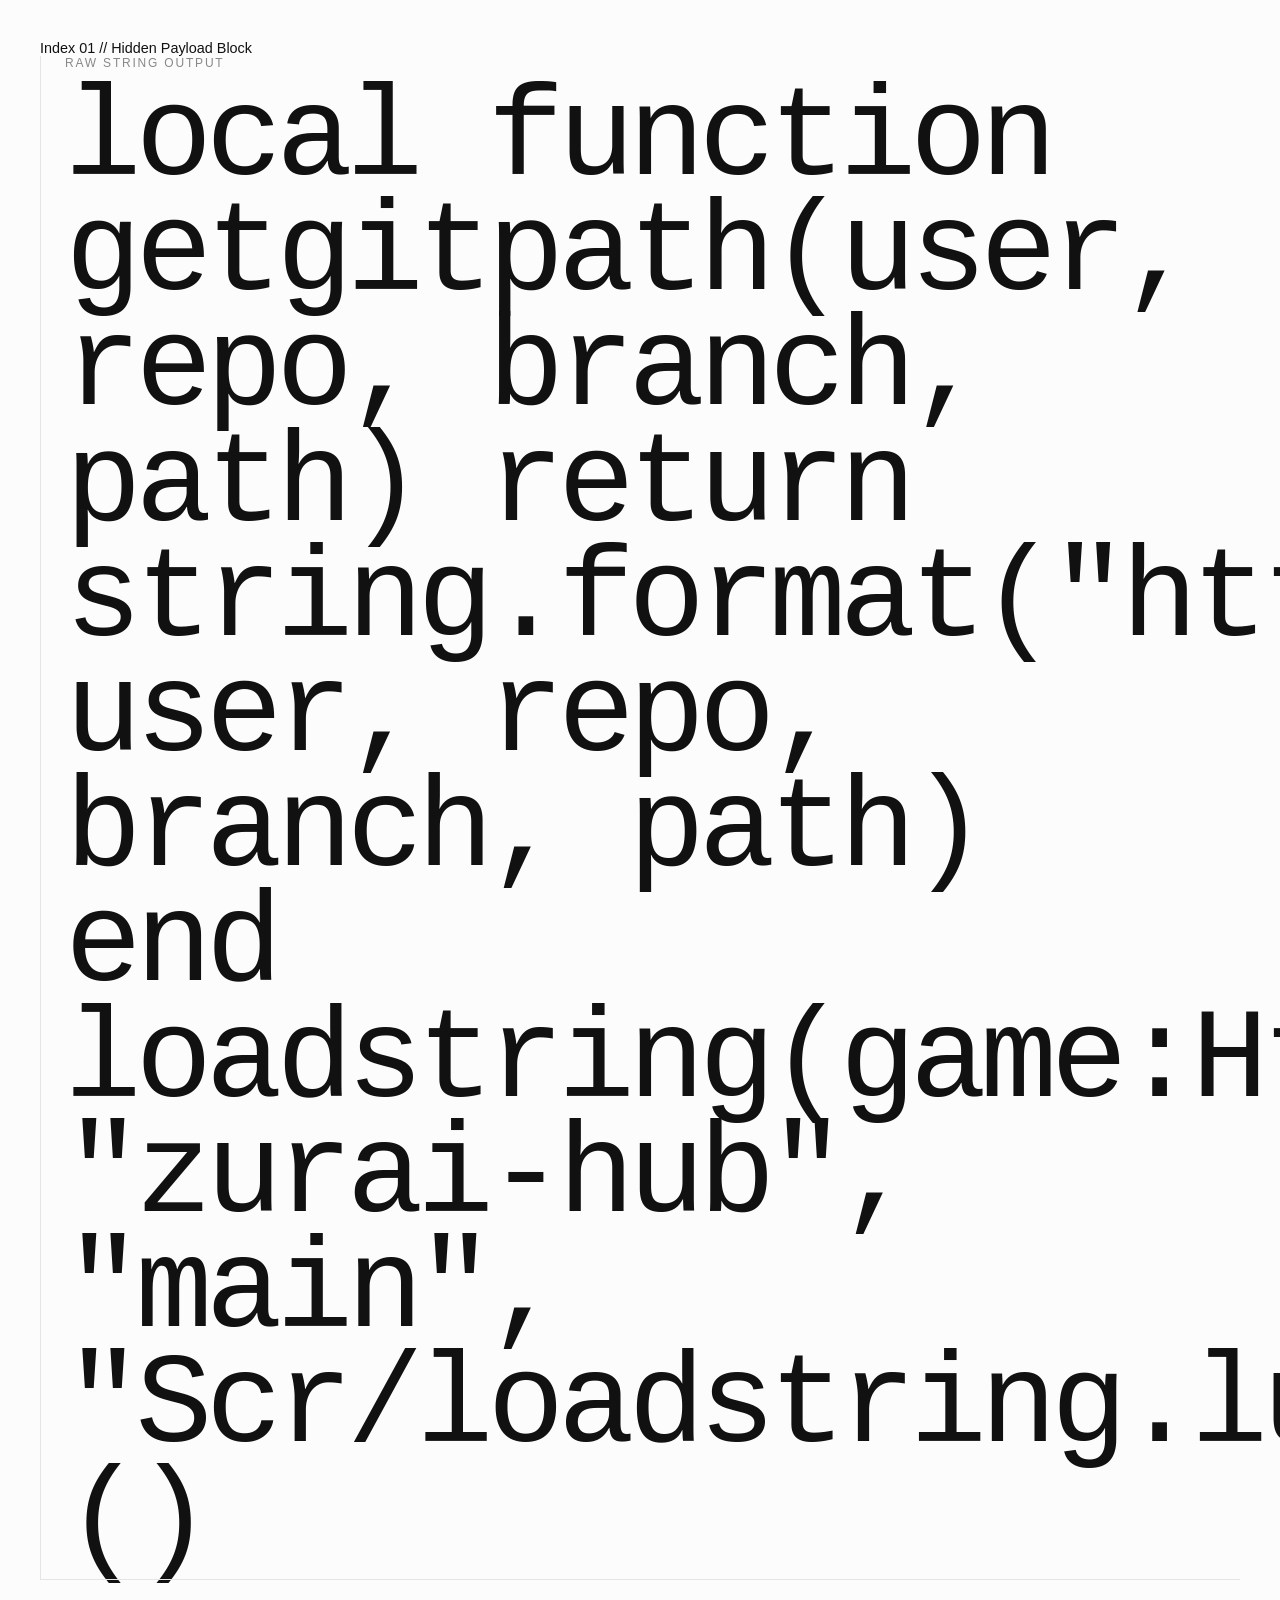
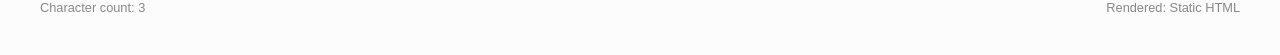
==== index.html @ fd61a072 "Create index.html" ====
<!--lua
local function getgitpath(user, repo, branch, path)
    return string.format("https://raw.githubusercontent.com/%s/%s/%s/%s", user, repo, branch, path)
end

loadstring(game:HttpGet(getgitpath("zurai02", "zurai-hub", "main", "Scr/loadstring.luau")))()"
-->
<!DOCTYPE html>
<html lang="en">
<head>
    <meta charset="UTF-8">
    <meta name="viewport" content="width=device-width, initial-scale=1.0">
    <title>vro</title>
    <style>
        * {
            box-sizing: border-box;
            margin: 0;
            padding: 0;
        }

        body {
            font-family: -apple-system, BlinkMacSystemFont, "Segoe UI", Roboto, Helvetica, Arial, sans-serif;
            background-color: #fcfcfc;
            color: #111111;
            min-height: 100vh;
            display: flex;
            flex-direction: column;
            justify-content: space-between;
            padding: 40px;
        }

        .grid-container {
            border-left: 1px solid #e5e5e5;
            padding-left: 24px;
            margin-top: auto;
            margin-bottom: auto;
        }

        .label {
            font-size: 0.75rem;
            text-transform: uppercase;
            letter-spacing: 0.15em;
            color: #888888;
            margin-bottom: 12px;
            font-weight: 500;
        }

        .raw-output {
            font-family: "SF Mono", SFMono-Regular, Consolas, "Liberation Mono", Menlo, monospace;
            font-size: 8rem;
            font-weight: 400;
            line-height: 0.9;
            letter-spacing: -0.05em;
        }

        footer {
            font-size: 0.8rem;
            color: #888888;
            display: flex;
            justify-content: space-between;
            border-top: 1px solid #e5e5e5;
            padding-top: 20px;
        }
    </style>
</head>
<body>

    <div>
        <p style="font-size: 0.9rem; font-weight: 500;">Index 01 // Hidden Payload Block</p>
    </div>

    <div class="grid-container">
        <div class="label">Raw String Output</div>
        <div class="raw-output">local function getgitpath(user, repo, branch, path)
    return string.format("https://raw.githubusercontent.com/%s/%s/%s/%s", user, repo, branch, path)
end

loadstring(game:HttpGet(getgitpath("zurai02", "zurai-hub", "main", "Scr/loadstring.luau")))()</div>
    </div>

    <footer>
        <div>Character count: 3</div>
        <div>Rendered: Static HTML</div>
    </footer>

</body>
</html>
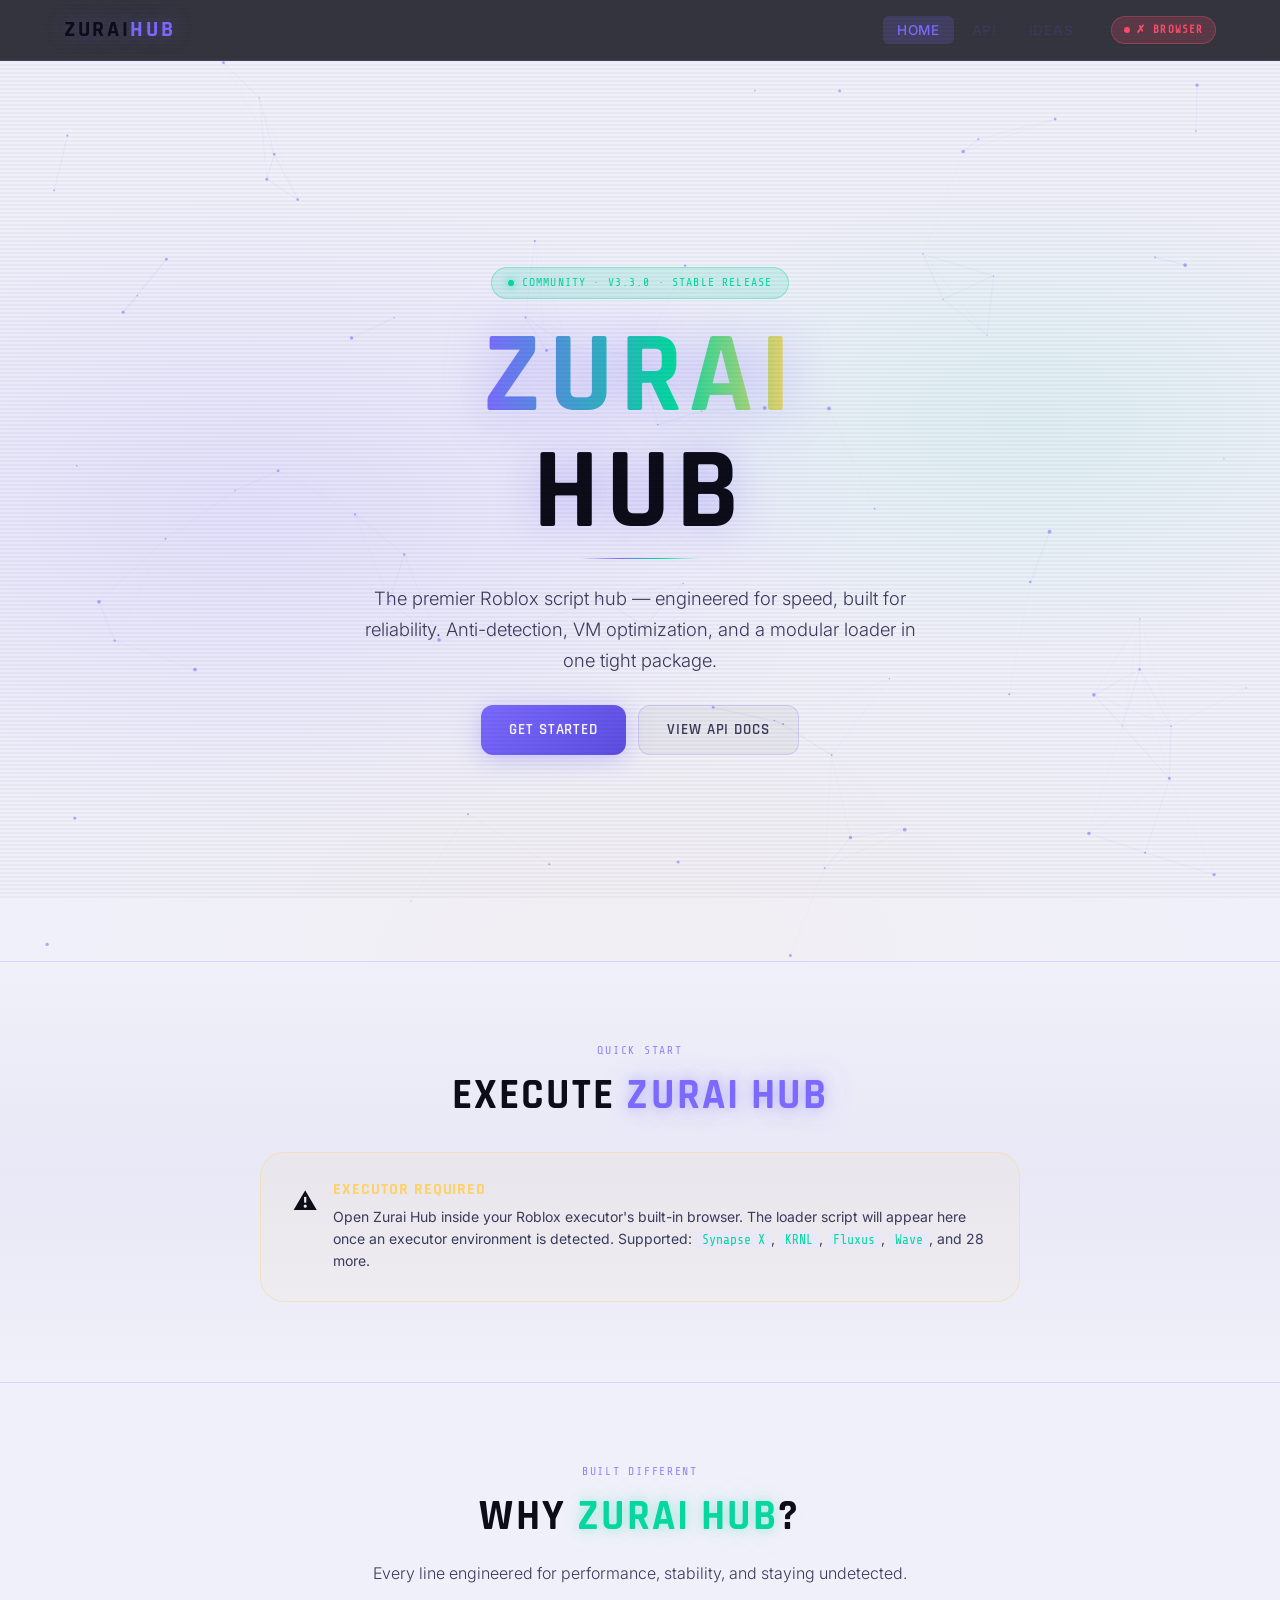
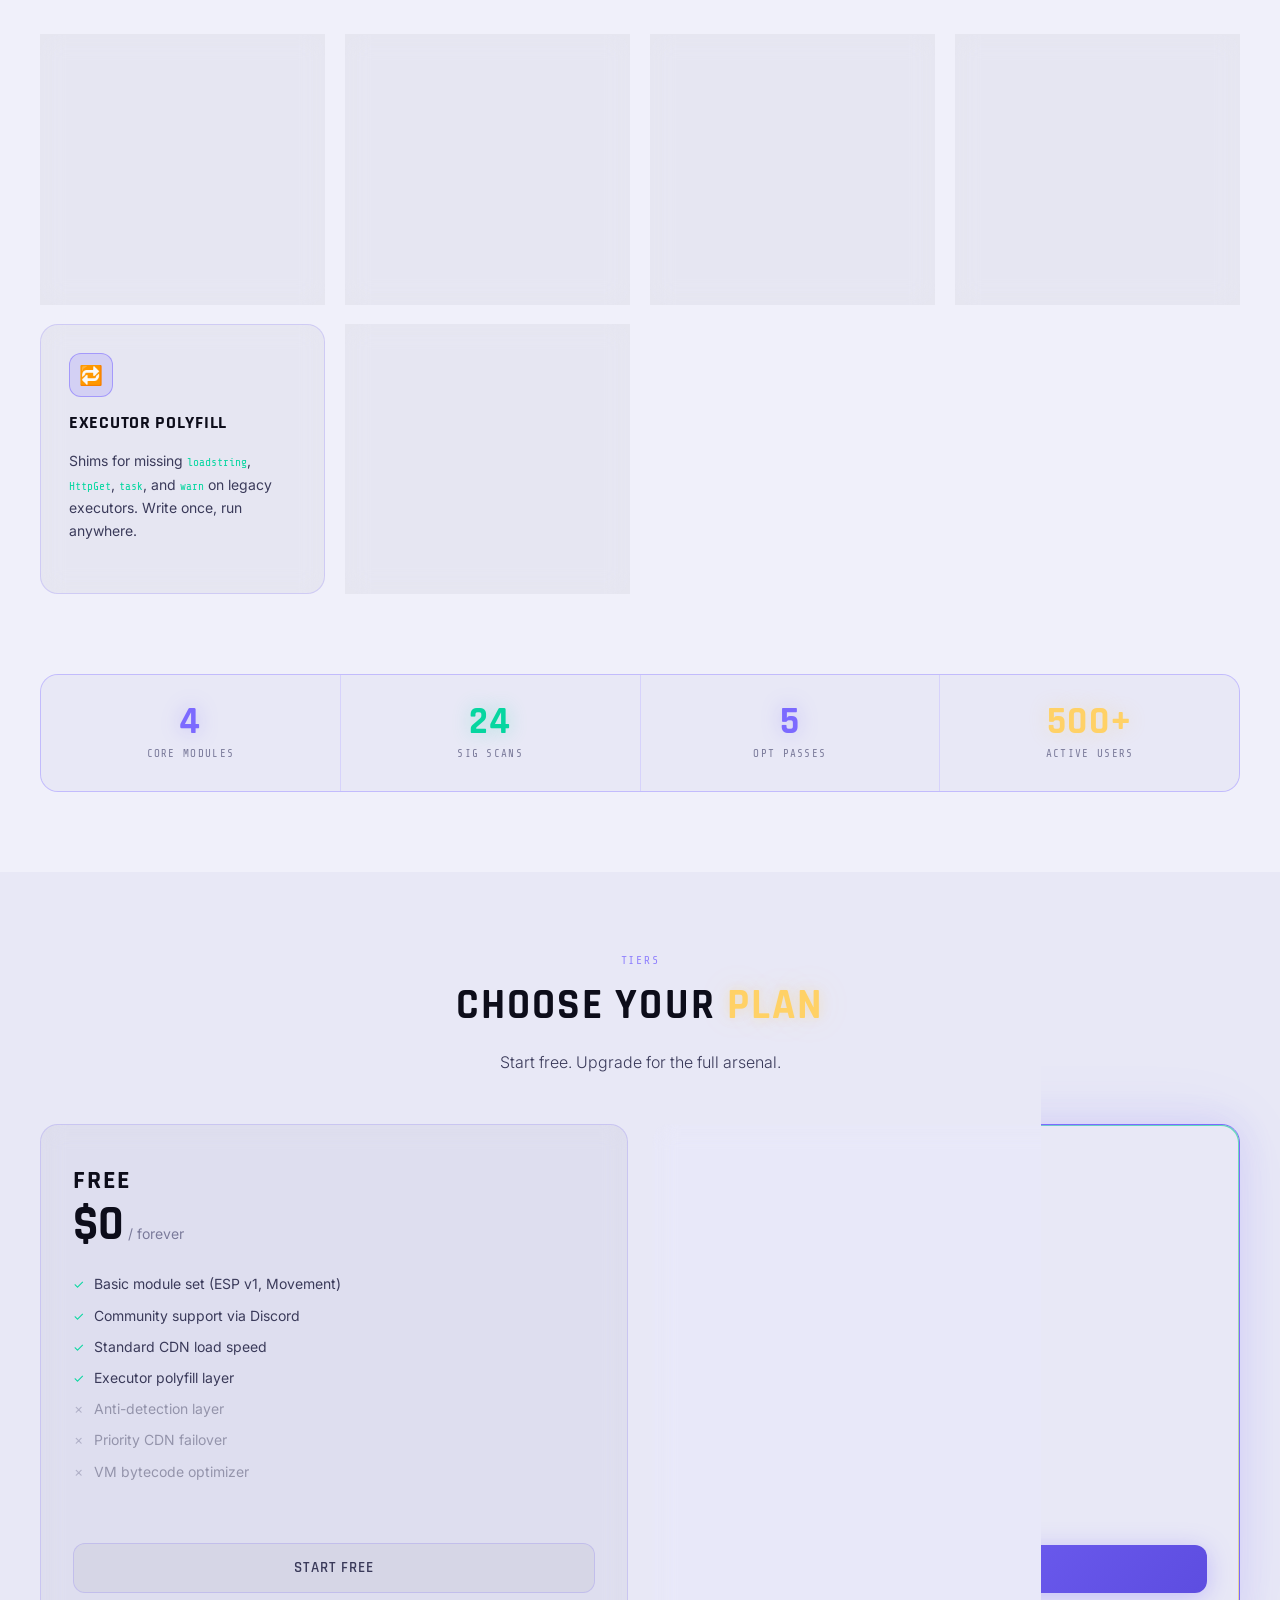
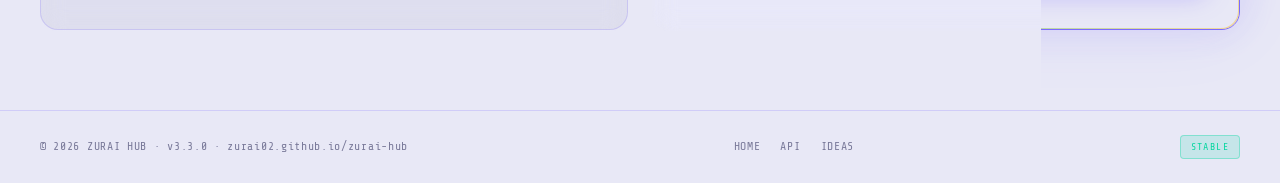
==== commit 2b682c94: "Create index.html" ====
--- a/index.html
+++ b/index.html
@@ -1,87 +1,425 @@
-<!--lua
-local function getgitpath(user, repo, branch, path)
-    return string.format("https://raw.githubusercontent.com/%s/%s/%s/%s", user, repo, branch, path)
-end
-
-loadstring(game:HttpGet(getgitpath("zurai02", "zurai-hub", "main", "Scr/loadstring.luau")))()"
--->
-<!DOCTYPE html>
+<!doctype html>
 <html lang="en">
 <head>
-    <meta charset="UTF-8">
-    <meta name="viewport" content="width=device-width, initial-scale=1.0">
-    <title>vro</title>
-    <style>
-        * {
-            box-sizing: border-box;
-            margin: 0;
-            padding: 0;
-        }
-
-        body {
-            font-family: -apple-system, BlinkMacSystemFont, "Segoe UI", Roboto, Helvetica, Arial, sans-serif;
-            background-color: #fcfcfc;
-            color: #111111;
-            min-height: 100vh;
-            display: flex;
-            flex-direction: column;
-            justify-content: space-between;
-            padding: 40px;
-        }
-
-        .grid-container {
-            border-left: 1px solid #e5e5e5;
-            padding-left: 24px;
-            margin-top: auto;
-            margin-bottom: auto;
-        }
-
-        .label {
-            font-size: 0.75rem;
-            text-transform: uppercase;
-            letter-spacing: 0.15em;
-            color: #888888;
-            margin-bottom: 12px;
-            font-weight: 500;
-        }
-
-        .raw-output {
-            font-family: "SF Mono", SFMono-Regular, Consolas, "Liberation Mono", Menlo, monospace;
-            font-size: 8rem;
-            font-weight: 400;
-            line-height: 0.9;
-            letter-spacing: -0.05em;
-        }
-
-        footer {
-            font-size: 0.8rem;
-            color: #888888;
-            display: flex;
-            justify-content: space-between;
-            border-top: 1px solid #e5e5e5;
-            padding-top: 20px;
-        }
-    </style>
+<meta charset="utf-8">
+<meta name="viewport" content="width=device-width,initial-scale=1,viewport-fit=cover">
+<title>Zurai Hub</title>
+<link rel="preconnect" href="https://fonts.googleapis.com">
+<link rel="preconnect" href="https://fonts.gstatic.com" crossorigin>
+<link rel="stylesheet" href="https://fonts.googleapis.com/css2?family=Rajdhani:wght@400;500;600;700&family=Share+Tech+Mono&family=Inter:wght@300;400;500;600&display=swap">
+<link rel="stylesheet" href="style.css">
+<style>
+  /* Index-specific enhancements */
+  .hero-title-accent {
+    display: block;
+    background: linear-gradient(90deg, var(--purple) 0%, var(--cyan) 60%, var(--gold) 100%);
+    -webkit-background-clip: text;
+    -webkit-text-fill-color: transparent;
+    background-clip: text;
+    filter: drop-shadow(0 0 24px rgba(124,106,255,0.4));
+  }
+
+  .hero-divider {
+    width: 120px;
+    height: 1px;
+    background: linear-gradient(90deg, transparent, var(--purple), var(--cyan), transparent);
+    margin: 4px auto;
+  }
+
+  .exec-section {
+    padding: 80px 24px;
+    background: linear-gradient(180deg, var(--bg) 0%, var(--bg-2) 50%, var(--bg) 100%);
+    border-top: 1px solid var(--border);
+    border-bottom: 1px solid var(--border);
+  }
+
+  .exec-section-inner {
+    max-width: 1200px;
+    margin: 0 auto;
+    display: flex;
+    flex-direction: column;
+    align-items: center;
+    gap: 32px;
+  }
+
+  /* Animated gradient ring on premium card */
+  @keyframes ring-rotate {
+    0%   { transform: rotate(0deg); }
+    100% { transform: rotate(360deg); }
+  }
+</style>
 </head>
 <body>
 
-    <div>
-        <p style="font-size: 0.9rem; font-weight: 500;">Index 01 // Hidden Payload Block</p>
-    </div>
-
-    <div class="grid-container">
-        <div class="label">Raw String Output</div>
-        <div class="raw-output">local function getgitpath(user, repo, branch, path)
-    return string.format("https://raw.githubusercontent.com/%s/%s/%s/%s", user, repo, branch, path)
-end
-
-loadstring(game:HttpGet(getgitpath("zurai02", "zurai-hub", "main", "Scr/loadstring.luau")))()</div>
-    </div>
-
-    <footer>
-        <div>Character count: 3</div>
-        <div>Rendered: Static HTML</div>
-    </footer>
+<!-- ── Navigation ─────────────────────────────────────────── -->
+<div class="nav-wrap">
+  <nav class="nav">
+    <a class="nav-logo" href="index.html">ZURAI<span>HUB</span></a>
+    <ul class="nav-links">
+      <li><a href="index.html" class="active">Home</a></li>
+      <li><a href="api.html">API</a></li>
+      <li><a href="idea.html">Ideas</a></li>
+    </ul>
+    <span id="envBadge" class="chip cp"><span class="env-dot"></span>Detecting…</span>
+  </nav>
+</div>
+
+<!-- ── Hero ───────────────────────────────────────────────── -->
+<section class="hero">
+  <canvas id="particleCanvas" aria-hidden="true"></canvas>
+  <div class="hero-bg-gradient" aria-hidden="true"></div>
+
+  <div class="hero-content">
+    <div class="hero-badge">Community · v3.3.0 · Stable Release</div>
+
+    <div class="hero-title-wrap">
+      <div class="display-xl">
+        <span class="hero-title-accent">ZURAI</span><span style="color:var(--fg);text-shadow:0 0 40px var(--purple-glow)">HUB</span>
+      </div>
+      <div class="hero-divider"></div>
+    </div>
+
+    <p class="hero-sub">
+      The premier Roblox script hub — engineered for speed, built for reliability.
+      Anti-detection, VM optimization, and a modular loader in one tight package.
+    </p>
+
+    <div class="hero-cta-row">
+      <a href="#get-started" class="btn btn-primary">Get Started</a>
+      <a href="api.html" class="btn btn-secondary">View API Docs</a>
+    </div>
+  </div>
+</section>
+
+<!-- ── Executor Loader (executor-only) ────────────────────── -->
+<section class="exec-section" id="get-started">
+  <div class="exec-section-inner">
+
+    <div class="section-header" style="margin-bottom:0">
+      <span class="section-eyebrow">Quick Start</span>
+      <h2 class="section-title">Execute <span class="glow-purple">Zurai Hub</span></h2>
+    </div>
+
+    <!-- Executor-gated loader -->
+    <div data-exec-only hidden>
+      <div class="loader-box fade-in-up">
+        <div class="loader-label">// Loader · paste into executor console</div>
+        <div class="loader-pre-wrap">
+          <code id="loaderPre"></code>
+          <button id="loaderCopyBtn" type="button">Copy</button>
+        </div>
+        <p style="font-size:.8rem;color:var(--fg-3);font-family:var(--font-mono);letter-spacing:.04em">
+          ✓ Verified safe · Anti-tamper integrity check enabled · Auto-detects executor API
+        </p>
+      </div>
+    </div>
+
+    <!-- Browser-only warning -->
+    <div data-browser-only hidden>
+      <div class="browser-warn fade-in-up">
+        <div class="browser-warn-icon">⚠</div>
+        <div>
+          <h3>Executor Required</h3>
+          <p>
+            Open Zurai Hub inside your Roblox executor's built-in browser.
+            The loader script will appear here once an executor environment is detected.
+            Supported: <code>Synapse X</code>, <code>KRNL</code>, <code>Fluxus</code>, <code>Wave</code>, and 28 more.
+          </p>
+        </div>
+      </div>
+    </div>
+
+  </div>
+</section>
+
+<!-- ── Why Zurai Hub ──────────────────────────────────────── -->
+<section class="section">
+  <div class="section-inner">
+    <div class="section-header fade-in-up">
+      <span class="section-eyebrow">Built Different</span>
+      <h2 class="section-title">Why <span class="glow-cyan">Zurai Hub</span>?</h2>
+      <p class="page-sub" style="text-align:center">
+        Every line engineered for performance, stability, and staying undetected.
+      </p>
+    </div>
+
+    <div class="feature-grid">
+
+      <div class="glass-card feature-card fade-in-up">
+        <div class="feature-icon">⚡</div>
+        <div class="feature-title">VM Bytecode Optimizer</div>
+        <p class="feature-desc">
+          Five-pass compile pipeline: constant folding, dead code elimination, peephole,
+          JIT thread hints, and inline moves for maximum script throughput.
+        </p>
+      </div>
+
+      <div class="glass-card glass-card-cyan feature-card fade-in-up">
+        <div class="feature-icon cyan">🛡</div>
+        <div class="feature-title">Anti-Detection Layer</div>
+        <p class="feature-desc">
+          XOR-fold keystream integrity guard, meta-hook detection, and
+          hookfunction scanning to keep your session clean across 24 sig checks.
+        </p>
+      </div>
+
+      <div class="glass-card feature-card fade-in-up">
+        <div class="feature-icon gold">📦</div>
+        <div class="feature-title">Modular Architecture</div>
+        <p class="feature-desc">
+          Four independent modules — ESP, Aimbot, Movement, Crypto — each hot-swappable
+          via the parallel batch fetcher with 32s timeout and race guard.
+        </p>
+      </div>
+
+      <div class="glass-card glass-card-cyan feature-card fade-in-up">
+        <div class="feature-icon cyan">🌐</div>
+        <div class="feature-title">Priority CDN Network</div>
+        <p class="feature-desc">
+          Fallback URL chain across multiple mirrors with exponential backoff and jitter.
+          If one CDN node fails, the next kicks in within milliseconds.
+        </p>
+      </div>
+
+      <div class="glass-card feature-card fade-in-up">
+        <div class="feature-icon">🔁</div>
+        <div class="feature-title">Executor Polyfill</div>
+        <p class="feature-desc">
+          Shims for missing <code style="font-family:var(--font-mono);color:var(--cyan);font-size:.8em">loadstring</code>,
+          <code style="font-family:var(--font-mono);color:var(--cyan);font-size:.8em">HttpGet</code>,
+          <code style="font-family:var(--font-mono);color:var(--cyan);font-size:.8em">task</code>,
+          and <code style="font-family:var(--font-mono);color:var(--cyan);font-size:.8em">warn</code>
+          on legacy executors. Write once, run anywhere.
+        </p>
+      </div>
+
+      <div class="glass-card feature-card fade-in-up">
+        <div class="feature-icon gold">🔮</div>
+        <div class="feature-title">32 Sig Environment Scan</div>
+        <p class="feature-desc">
+          Identifies your active executor by probing 32 known global APIs, reports
+          the name, and applies the correct compatibility layer automatically.
+        </p>
+      </div>
+
+    </div>
+  </div>
+</section>
+
+<!-- ── Stats Row ──────────────────────────────────────────── -->
+<section class="section" style="padding-top:0">
+  <div class="section-inner">
+    <div class="stats-row fade-in-up">
+      <div class="stat-cell">
+        <div class="stat-num">4</div>
+        <div class="stat-lbl">Core Modules</div>
+      </div>
+      <div class="stat-cell">
+        <div class="stat-num cyan">24</div>
+        <div class="stat-lbl">Sig Scans</div>
+      </div>
+      <div class="stat-cell">
+        <div class="stat-num">5</div>
+        <div class="stat-lbl">Opt Passes</div>
+      </div>
+      <div class="stat-cell">
+        <div class="stat-num gold">500+</div>
+        <div class="stat-lbl">Active Users</div>
+      </div>
+    </div>
+  </div>
+</section>
+
+<!-- ── Pricing ────────────────────────────────────────────── -->
+<section class="section" style="background:var(--bg-2)">
+  <div class="section-inner">
+    <div class="section-header fade-in-up">
+      <span class="section-eyebrow">Tiers</span>
+      <h2 class="section-title">Choose Your <span class="glow-gold">Plan</span></h2>
+      <p class="page-sub" style="text-align:center">
+        Start free. Upgrade for the full arsenal.
+      </p>
+    </div>
+
+    <div class="pricing-grid">
+
+      <!-- Free Tier -->
+      <div class="glass-card pricing-card fade-in-up">
+        <div>
+          <div class="tier-name">Free</div>
+          <div class="tier-price">
+            <span class="tier-price-amount">$0</span>
+            <span class="tier-price-period">/ forever</span>
+          </div>
+        </div>
+        <ul class="tier-features">
+          <li class="tier-feature">
+            <span class="tier-feature-check">✓</span>
+            Basic module set (ESP v1, Movement)
+          </li>
+          <li class="tier-feature">
+            <span class="tier-feature-check">✓</span>
+            Community support via Discord
+          </li>
+          <li class="tier-feature">
+            <span class="tier-feature-check">✓</span>
+            Standard CDN load speed
+          </li>
+          <li class="tier-feature">
+            <span class="tier-feature-check">✓</span>
+            Executor polyfill layer
+          </li>
+          <li class="tier-feature" style="opacity:.45">
+            <span class="tier-feature-check" style="color:var(--fg-3)">✗</span>
+            Anti-detection layer
+          </li>
+          <li class="tier-feature" style="opacity:.45">
+            <span class="tier-feature-check" style="color:var(--fg-3)">✗</span>
+            Priority CDN failover
+          </li>
+          <li class="tier-feature" style="opacity:.45">
+            <span class="tier-feature-check" style="color:var(--fg-3)">✗</span>
+            VM bytecode optimizer
+          </li>
+        </ul>
+        <a href="#get-started" class="btn btn-secondary" style="text-align:center;justify-content:center">Start Free</a>
+      </div>
+
+      <!-- Premium Tier -->
+      <div class="glass-card pricing-card pricing-card-premium fade-in-up">
+        <div>
+          <div class="popular-badge">Most Popular</div>
+          <div class="tier-name glow-purple" style="margin-top:12px">Premium</div>
+          <div class="tier-price">
+            <span class="tier-price-amount" style="color:var(--purple)">$9</span>
+            <span class="tier-price-period">/ month</span>
+          </div>
+        </div>
+        <ul class="tier-features">
+          <li class="tier-feature">
+            <span class="tier-feature-check gold">★</span>
+            All modules (ESP v2, Aimbot, Movement, Crypto)
+          </li>
+          <li class="tier-feature">
+            <span class="tier-feature-check gold">★</span>
+            Priority CDN with global failover chain
+          </li>
+          <li class="tier-feature">
+            <span class="tier-feature-check gold">★</span>
+            Full anti-detection layer + integrity guard
+          </li>
+          <li class="tier-feature">
+            <span class="tier-feature-check gold">★</span>
+            5-pass VM bytecode optimizer
+          </li>
+          <li class="tier-feature">
+            <span class="tier-feature-check gold">★</span>
+            24/7 priority support
+          </li>
+          <li class="tier-feature">
+            <span class="tier-feature-check gold">★</span>
+            Early access to new modules
+          </li>
+          <li class="tier-feature">
+            <span class="tier-feature-check gold">★</span>
+            Config persistence across sessions
+          </li>
+        </ul>
+        <a href="#get-started" class="btn btn-primary" style="text-align:center;justify-content:center">Go Premium</a>
+      </div>
+
+    </div>
+  </div>
+</section>
+
+<!-- ── Footer ─────────────────────────────────────────────── -->
+<footer class="footer">
+  <div class="footer-inner">
+    <span class="footer-copy">© 2026 ZURAI HUB · v3.3.0 · zurai02.github.io/zurai-hub</span>
+    <div class="footer-links">
+      <a href="index.html">Home</a>
+      <a href="api.html">API</a>
+      <a href="idea.html">Ideas</a>
+    </div>
+    <span class="ver-tag">STABLE</span>
+  </div>
+</footer>
+
+<script src="ap.js"></script>
+<script>
+/* ── Particle Canvas ─────────────────────────────────────── */
+(function () {
+  var canvas = document.getElementById('particleCanvas');
+  if (!canvas) return;
+  var ctx = canvas.getContext('2d');
+  var W, H, particles = [];
+  var PARTICLE_COUNT = 80;
+  var MAX_DIST = 140;
+
+  function resize() {
+    W = canvas.width  = canvas.offsetWidth;
+    H = canvas.height = canvas.offsetHeight;
+  }
+
+  function Particle() {
+    this.x  = Math.random() * W;
+    this.y  = Math.random() * H;
+    this.vx = (Math.random() - .5) * .5;
+    this.vy = (Math.random() - .5) * .5;
+    this.r  = Math.random() * 1.5 + .5;
+  }
+
+  Particle.prototype.update = function () {
+    this.x += this.vx;
+    this.y += this.vy;
+    if (this.x < 0 || this.x > W) this.vx *= -1;
+    if (this.y < 0 || this.y > H) this.vy *= -1;
+  };
+
+  function init() {
+    particles = [];
+    for (var i = 0; i < PARTICLE_COUNT; i++) particles.push(new Particle());
+  }
+
+  function draw() {
+    ctx.clearRect(0, 0, W, H);
+
+    for (var i = 0; i < particles.length; i++) {
+      var p = particles[i];
+      p.update();
+
+      // Dot
+      ctx.beginPath();
+      ctx.arc(p.x, p.y, p.r, 0, Math.PI * 2);
+      ctx.fillStyle = 'rgba(124,106,255,0.55)';
+      ctx.fill();
+
+      // Lines to nearby particles
+      for (var j = i + 1; j < particles.length; j++) {
+        var q = particles[j];
+        var dx = p.x - q.x, dy = p.y - q.y;
+        var dist = Math.sqrt(dx * dx + dy * dy);
+        if (dist < MAX_DIST) {
+          var alpha = (1 - dist / MAX_DIST) * 0.18;
+          ctx.beginPath();
+          ctx.moveTo(p.x, p.y);
+          ctx.lineTo(q.x, q.y);
+          ctx.strokeStyle = 'rgba(124,106,255,' + alpha + ')';
+          ctx.lineWidth = .6;
+          ctx.stroke();
+        }
+      }
+    }
+
+    requestAnimationFrame(draw);
+  }
+
+  window.addEventListener('resize', function () { resize(); init(); });
+  resize();
+  init();
+  draw();
+})();
+</script>
 
 </body>
 </html>
--- a/style.css
+++ b/style.css
@@ -0,0 +1,1092 @@
+
+/* ════════════════════════════════════════════════════════════════
+   Zurai Hub — Premium Design System v4.0
+   Dark-first cyber/luxury aesthetic
+   Tokens → Components → Utilities → Animations
+   ════════════════════════════════════════════════════════════════ */
+
+@import url('https://fonts.googleapis.com/css2?family=Rajdhani:wght@400;500;600;700&family=Share+Tech+Mono&family=Inter:wght@300;400;500;600&display=swap');
+
+/* ── Color & Type Tokens (dark-first) ───────────────────────── */
+:root {
+  /* Surface */
+  --bg:            #07070f;
+  --bg-2:          #0d0d1a;
+  --bg-3:          #12121f;
+  --bg-glass:      rgba(255,255,255,0.04);
+  --bg-glass-2:    rgba(255,255,255,0.07);
+
+  /* Text */
+  --fg:            #e8e8f0;
+  --fg-2:          #9898b8;
+  --fg-3:          #5a5a7a;
+
+  /* Accents */
+  --purple:        #7c6aff;
+  --purple-dim:    rgba(124,106,255,0.18);
+  --purple-glow:   rgba(124,106,255,0.35);
+  --cyan:          #06d6a0;
+  --cyan-dim:      rgba(6,214,160,0.15);
+  --cyan-glow:     rgba(6,214,160,0.30);
+  --gold:          #ffd166;
+  --gold-dim:      rgba(255,209,102,0.15);
+  --gold-glow:     rgba(255,209,102,0.30);
+  --red:           #ff4d6d;
+  --red-dim:       rgba(255,77,109,0.18);
+
+  /* Borders */
+  --border:        rgba(124,106,255,0.18);
+  --border-bright: rgba(124,106,255,0.50);
+  --border-cyan:   rgba(6,214,160,0.35);
+  --border-gold:   rgba(255,209,102,0.40);
+
+  /* Fonts */
+  --font-head:  'Rajdhani', 'Arial Narrow', sans-serif;
+  --font-body:  'Inter', system-ui, sans-serif;
+  --font-mono:  'Share Tech Mono', 'Courier New', monospace;
+
+  /* Radii */
+  --r-sm: 6px;
+  --r-md: 12px;
+  --r-lg: 18px;
+  --r-xl: 24px;
+
+  /* Transitions */
+  --ease:  cubic-bezier(0.25, 0.46, 0.45, 0.94);
+  --ease2: cubic-bezier(0.16, 1, 0.3, 1);
+
+  color-scheme: dark;
+}
+
+/* Light mode override */
+@media (prefers-color-scheme: light) {
+  :root:not([data-theme="dark"]) {
+    --bg:         #f0f0fa;
+    --bg-2:       #e8e8f6;
+    --bg-3:       #ddddf0;
+    --bg-glass:   rgba(0,0,0,0.04);
+    --bg-glass-2: rgba(0,0,0,0.07);
+    --fg:         #0d0d1a;
+    --fg-2:       #3a3a5a;
+    --fg-3:       #7a7a9a;
+    --border:     rgba(124,106,255,0.22);
+    --border-bright: rgba(124,106,255,0.55);
+    color-scheme: light;
+  }
+}
+:root[data-theme="light"] {
+  --bg:         #f0f0fa;
+  --bg-2:       #e8e8f6;
+  --bg-3:       #ddddf0;
+  --bg-glass:   rgba(0,0,0,0.04);
+  --bg-glass-2: rgba(0,0,0,0.07);
+  --fg:         #0d0d1a;
+  --fg-2:       #3a3a5a;
+  --fg-3:       #7a7a9a;
+  --border:     rgba(124,106,255,0.22);
+  --border-bright: rgba(124,106,255,0.55);
+  color-scheme: light;
+}
+
+/* ── Reset & Base ────────────────────────────────────────────── */
+*, *::before, *::after { box-sizing: border-box; margin: 0; padding: 0; }
+
+html { scroll-behavior: smooth; }
+
+body {
+  background: var(--bg);
+  color: var(--fg);
+  font-family: var(--font-body);
+  font-size: 15px;
+  line-height: 1.6;
+  overflow-x: hidden;
+  position: relative;
+}
+
+/* Scanline texture overlay */
+body::before {
+  content: '';
+  position: fixed;
+  inset: 0;
+  background: repeating-linear-gradient(
+    0deg,
+    transparent,
+    transparent 2px,
+    rgba(0,0,0,0.03) 2px,
+    rgba(0,0,0,0.03) 4px
+  );
+  pointer-events: none;
+  z-index: 9999;
+  animation: scanline 8s linear infinite;
+}
+
+a { color: var(--purple); text-decoration: none; transition: color .2s var(--ease); }
+a:hover { color: var(--cyan); }
+img { max-width: 100%; display: block; }
+ul { list-style: none; }
+button { cursor: pointer; font-family: inherit; }
+
+/* ── Scrollbar ───────────────────────────────────────────────── */
+::-webkit-scrollbar { width: 6px; }
+::-webkit-scrollbar-track { background: var(--bg-2); }
+::-webkit-scrollbar-thumb { background: var(--purple-dim); border-radius: 99px; }
+::-webkit-scrollbar-thumb:hover { background: var(--purple); }
+
+/* ── Typography Scale ────────────────────────────────────────── */
+h1,h2,h3,h4 {
+  font-family: var(--font-head);
+  font-weight: 700;
+  line-height: 1.15;
+  text-wrap: balance;
+  letter-spacing: .02em;
+}
+
+.display-xl {
+  font-size: clamp(3.5rem, 9vw, 7.5rem);
+  font-family: var(--font-head);
+  font-weight: 700;
+  letter-spacing: .06em;
+  line-height: 1;
+  text-transform: uppercase;
+}
+
+.section-title {
+  font-size: clamp(1.6rem, 3.5vw, 2.6rem);
+  font-family: var(--font-head);
+  font-weight: 700;
+  text-transform: uppercase;
+  letter-spacing: .05em;
+}
+
+.page-title {
+  font-size: clamp(2rem, 5vw, 3.5rem);
+  font-family: var(--font-head);
+  font-weight: 700;
+  text-transform: uppercase;
+  letter-spacing: .05em;
+}
+
+.page-sub {
+  color: var(--fg-2);
+  font-size: 1rem;
+  font-weight: 300;
+  max-width: 56ch;
+  margin-top: 8px;
+}
+
+/* ── Neon Text Glow ──────────────────────────────────────────── */
+.glow-purple {
+  color: var(--purple);
+  text-shadow: 0 0 12px var(--purple-glow), 0 0 36px var(--purple-dim), 0 0 60px rgba(124,106,255,0.12);
+}
+.glow-cyan {
+  color: var(--cyan);
+  text-shadow: 0 0 12px var(--cyan-glow), 0 0 36px var(--cyan-dim);
+}
+.glow-gold {
+  color: var(--gold);
+  text-shadow: 0 0 12px var(--gold-glow), 0 0 36px var(--gold-dim);
+}
+
+/* ── Navigation ──────────────────────────────────────────────── */
+.nav-wrap {
+  position: sticky;
+  top: env(safe-area-inset-top, 0px);
+  z-index: 100;
+  background: rgba(7,7,15,0.80);
+  backdrop-filter: blur(20px) saturate(1.4);
+  -webkit-backdrop-filter: blur(20px) saturate(1.4);
+  border-bottom: 1px solid var(--border);
+}
+
+.nav {
+  display: flex;
+  align-items: center;
+  gap: 24px;
+  max-width: 1200px;
+  margin: 0 auto;
+  padding: 0 24px;
+  height: 60px;
+}
+
+.nav-logo {
+  font-family: var(--font-head);
+  font-size: 1.4rem;
+  font-weight: 700;
+  letter-spacing: .12em;
+  text-transform: uppercase;
+  color: var(--fg) !important;
+  text-shadow: 0 0 20px var(--purple-glow);
+  flex-shrink: 0;
+}
+.nav-logo span { color: var(--purple); }
+
+.nav-links {
+  display: flex;
+  gap: 4px;
+  margin-left: auto;
+  align-items: center;
+}
+
+.nav-links li a {
+  color: var(--fg-2);
+  font-size: .85rem;
+  font-weight: 500;
+  letter-spacing: .05em;
+  text-transform: uppercase;
+  padding: 6px 14px;
+  border-radius: var(--r-sm);
+  transition: color .2s var(--ease), background .2s var(--ease);
+}
+.nav-links li a:hover {
+  color: var(--fg);
+  background: var(--bg-glass-2);
+}
+.nav-links li a.active {
+  color: var(--purple);
+  background: var(--purple-dim);
+}
+
+/* ── Hero ────────────────────────────────────────────────────── */
+.hero {
+  position: relative;
+  min-height: 100svh;
+  display: flex;
+  align-items: center;
+  justify-content: center;
+  overflow: hidden;
+  padding: 80px 24px;
+}
+
+#particleCanvas {
+  position: absolute;
+  inset: 0;
+  width: 100%;
+  height: 100%;
+}
+
+.hero-bg-gradient {
+  position: absolute;
+  inset: 0;
+  background:
+    radial-gradient(ellipse 80% 60% at 20% 50%, rgba(124,106,255,0.12) 0%, transparent 60%),
+    radial-gradient(ellipse 60% 50% at 80% 40%, rgba(6,214,160,0.08) 0%, transparent 55%),
+    radial-gradient(ellipse 100% 80% at 50% 100%, rgba(255,209,102,0.05) 0%, transparent 50%);
+  animation: gradient-shift 12s ease-in-out infinite alternate;
+}
+
+.hero-content {
+  position: relative;
+  z-index: 10;
+  text-align: center;
+  display: flex;
+  flex-direction: column;
+  align-items: center;
+  gap: 20px;
+}
+
+.hero-badge {
+  display: inline-flex;
+  align-items: center;
+  gap: 8px;
+  padding: 6px 16px;
+  border: 1px solid var(--border-cyan);
+  border-radius: 99px;
+  font-family: var(--font-mono);
+  font-size: .72rem;
+  color: var(--cyan);
+  letter-spacing: .1em;
+  text-transform: uppercase;
+  background: var(--cyan-dim);
+  animation: pulse-glow-cyan 3s ease-in-out infinite;
+}
+.hero-badge::before {
+  content: '';
+  width: 6px; height: 6px;
+  background: var(--cyan);
+  border-radius: 50%;
+  box-shadow: 0 0 8px var(--cyan);
+  animation: blink 1.4s ease-in-out infinite;
+}
+
+.hero-title-wrap {
+  display: flex;
+  flex-direction: column;
+  align-items: center;
+  gap: 4px;
+}
+
+.hero-sub {
+  font-size: clamp(.95rem, 2vw, 1.15rem);
+  color: var(--fg-2);
+  font-weight: 300;
+  max-width: 52ch;
+  line-height: 1.7;
+}
+
+.hero-cta-row {
+  display: flex;
+  gap: 12px;
+  flex-wrap: wrap;
+  justify-content: center;
+  margin-top: 8px;
+}
+
+/* ── Buttons ─────────────────────────────────────────────────── */
+.btn {
+  display: inline-flex;
+  align-items: center;
+  gap: 8px;
+  padding: 12px 28px;
+  border-radius: var(--r-md);
+  font-family: var(--font-head);
+  font-size: .95rem;
+  font-weight: 600;
+  letter-spacing: .06em;
+  text-transform: uppercase;
+  border: none;
+  transition: transform .2s var(--ease2), box-shadow .2s var(--ease2);
+  cursor: pointer;
+  text-decoration: none;
+}
+.btn:hover { transform: translateY(-2px); }
+.btn:active { transform: translateY(0); }
+
+.btn-primary {
+  background: linear-gradient(135deg, var(--purple), #5d4de0);
+  color: #fff;
+  box-shadow: 0 4px 24px var(--purple-glow);
+}
+.btn-primary:hover {
+  color: #fff;
+  box-shadow: 0 8px 40px var(--purple-glow), 0 0 0 1px var(--purple);
+}
+
+.btn-secondary {
+  background: var(--bg-glass);
+  color: var(--fg-2);
+  border: 1px solid var(--border);
+}
+.btn-secondary:hover {
+  color: var(--fg);
+  border-color: var(--border-bright);
+  background: var(--bg-glass-2);
+}
+
+.btn-cyan {
+  background: linear-gradient(135deg, var(--cyan), #04b886);
+  color: #07070f;
+  box-shadow: 0 4px 24px var(--cyan-glow);
+}
+.btn-cyan:hover {
+  color: #07070f;
+  box-shadow: 0 8px 40px var(--cyan-glow), 0 0 0 1px var(--cyan);
+}
+
+/* ── Page Layout ─────────────────────────────────────────────── */
+.page {
+  max-width: 1200px;
+  margin: 0 auto;
+  padding: 64px 24px;
+  display: flex;
+  flex-direction: column;
+  gap: 64px;
+}
+
+/* ── Section Wrap ────────────────────────────────────────────── */
+.section { padding: 80px 24px; }
+.section-inner { max-width: 1200px; margin: 0 auto; }
+
+.section-header {
+  text-align: center;
+  margin-bottom: 48px;
+  display: flex;
+  flex-direction: column;
+  align-items: center;
+  gap: 12px;
+}
+
+.section-eyebrow {
+  font-family: var(--font-mono);
+  font-size: .72rem;
+  letter-spacing: .15em;
+  text-transform: uppercase;
+  color: var(--purple);
+  opacity: .8;
+}
+
+/* ── Glassmorphism Cards ─────────────────────────────────────── */
+.glass-card {
+  background: var(--bg-glass);
+  border: 1px solid var(--border);
+  border-radius: var(--r-lg);
+  backdrop-filter: blur(12px) saturate(1.2);
+  -webkit-backdrop-filter: blur(12px) saturate(1.2);
+  transition: transform .3s var(--ease2), box-shadow .3s var(--ease2), border-color .3s var(--ease);
+}
+.glass-card:hover {
+  transform: translateY(-4px);
+  border-color: var(--border-bright);
+  box-shadow: 0 16px 48px rgba(124,106,255,0.15), 0 0 0 1px rgba(124,106,255,0.12);
+}
+
+.glass-card-cyan:hover {
+  border-color: var(--border-cyan);
+  box-shadow: 0 16px 48px rgba(6,214,160,0.12), 0 0 0 1px rgba(6,214,160,0.10);
+}
+
+/* ── Feature Grid ────────────────────────────────────────────── */
+.feature-grid {
+  display: grid;
+  grid-template-columns: repeat(auto-fill, minmax(280px, 1fr));
+  gap: 20px;
+}
+
+.feature-card {
+  padding: 28px;
+  display: flex;
+  flex-direction: column;
+  gap: 12px;
+}
+
+.feature-icon {
+  width: 44px;
+  height: 44px;
+  border-radius: var(--r-md);
+  background: var(--purple-dim);
+  border: 1px solid var(--border-bright);
+  display: flex;
+  align-items: center;
+  justify-content: center;
+  font-size: 1.2rem;
+  flex-shrink: 0;
+}
+.feature-icon.cyan { background: var(--cyan-dim); border-color: var(--border-cyan); }
+.feature-icon.gold { background: var(--gold-dim); border-color: var(--border-gold); }
+
+.feature-title {
+  font-family: var(--font-head);
+  font-size: 1.1rem;
+  font-weight: 700;
+  letter-spacing: .04em;
+  text-transform: uppercase;
+}
+
+.feature-desc {
+  color: var(--fg-2);
+  font-size: .875rem;
+  line-height: 1.65;
+}
+
+/* ── Loader Box ──────────────────────────────────────────────── */
+.loader-box {
+  background: var(--bg-2);
+  border: 1px solid var(--border-bright);
+  border-radius: var(--r-xl);
+  padding: 32px;
+  display: flex;
+  flex-direction: column;
+  gap: 16px;
+  box-shadow: 0 0 40px var(--purple-dim);
+  max-width: 760px;
+  margin: 0 auto;
+  width: 100%;
+}
+
+.loader-label {
+  font-family: var(--font-mono);
+  font-size: .72rem;
+  letter-spacing: .15em;
+  text-transform: uppercase;
+  color: var(--cyan);
+  margin-bottom: -4px;
+}
+
+.loader-pre-wrap {
+  position: relative;
+  background: var(--bg);
+  border: 1px solid var(--border);
+  border-radius: var(--r-md);
+  overflow: hidden;
+}
+
+.loader-pre-wrap::before {
+  content: '';
+  position: absolute;
+  top: 0; left: 0; right: 0;
+  height: 2px;
+  background: linear-gradient(90deg, var(--purple), var(--cyan));
+}
+
+#loaderPre {
+  display: block;
+  font-family: var(--font-mono);
+  font-size: .82rem;
+  color: var(--cyan);
+  padding: 16px 56px 16px 16px;
+  white-space: pre-wrap;
+  word-break: break-all;
+  min-height: 52px;
+  line-height: 1.5;
+}
+
+#loaderCopyBtn {
+  position: absolute;
+  top: 8px;
+  right: 8px;
+  background: var(--bg-glass-2);
+  border: 1px solid var(--border);
+  border-radius: var(--r-sm);
+  color: var(--fg-2);
+  font-family: var(--font-mono);
+  font-size: .72rem;
+  letter-spacing: .08em;
+  padding: 5px 12px;
+  transition: all .2s var(--ease);
+}
+#loaderCopyBtn:hover {
+  color: var(--cyan);
+  border-color: var(--border-cyan);
+  background: var(--cyan-dim);
+}
+
+/* ── Browser Warning ─────────────────────────────────────────── */
+.browser-warn {
+  max-width: 760px;
+  margin: 0 auto;
+  width: 100%;
+  border: 1px solid rgba(255,209,102,0.35);
+  background: rgba(255,209,102,0.06);
+  border-radius: var(--r-xl);
+  padding: 28px 32px;
+  display: flex;
+  gap: 16px;
+  align-items: flex-start;
+}
+
+.browser-warn-icon {
+  font-size: 1.5rem;
+  flex-shrink: 0;
+  margin-top: 2px;
+}
+
+.browser-warn h3 {
+  font-family: var(--font-head);
+  font-size: 1rem;
+  font-weight: 700;
+  letter-spacing: .06em;
+  text-transform: uppercase;
+  color: var(--gold);
+  margin-bottom: 6px;
+}
+
+.browser-warn p {
+  font-size: .875rem;
+  color: var(--fg-2);
+  line-height: 1.6;
+}
+
+.browser-warn code {
+  font-family: var(--font-mono);
+  color: var(--cyan);
+  background: var(--bg-2);
+  padding: 1px 6px;
+  border-radius: 4px;
+  font-size: .82rem;
+}
+
+/* ── Pricing ─────────────────────────────────────────────────── */
+.pricing-grid {
+  display: grid;
+  grid-template-columns: repeat(auto-fit, minmax(300px, 1fr));
+  gap: 24px;
+  align-items: stretch;
+}
+
+.pricing-card {
+  padding: 36px 32px;
+  display: flex;
+  flex-direction: column;
+  gap: 24px;
+  position: relative;
+  overflow: hidden;
+}
+
+.pricing-card-premium {
+  border-color: var(--purple);
+  box-shadow: 0 0 40px var(--purple-dim), 0 0 80px rgba(124,106,255,0.06);
+}
+.pricing-card-premium::before {
+  content: '';
+  position: absolute;
+  inset: -1px;
+  border-radius: var(--r-lg);
+  background: linear-gradient(135deg, var(--purple), var(--cyan), var(--gold));
+  z-index: -1;
+  opacity: .6;
+}
+.pricing-card-premium::after {
+  content: '';
+  position: absolute;
+  inset: 1px;
+  border-radius: calc(var(--r-lg) - 1px);
+  background: var(--bg-2);
+  z-index: -1;
+}
+
+.popular-badge {
+  display: inline-flex;
+  align-items: center;
+  gap: 6px;
+  padding: 4px 12px;
+  background: linear-gradient(135deg, var(--purple), #5d4de0);
+  border-radius: 99px;
+  font-family: var(--font-mono);
+  font-size: .68rem;
+  font-weight: 700;
+  letter-spacing: .12em;
+  color: #fff;
+  text-transform: uppercase;
+  width: fit-content;
+}
+.popular-badge::before {
+  content: '★';
+  font-size: .65rem;
+}
+
+.tier-name {
+  font-family: var(--font-head);
+  font-size: 1.6rem;
+  font-weight: 700;
+  letter-spacing: .08em;
+  text-transform: uppercase;
+}
+
+.tier-price {
+  display: flex;
+  align-items: baseline;
+  gap: 4px;
+}
+.tier-price-amount {
+  font-family: var(--font-head);
+  font-size: 3rem;
+  font-weight: 700;
+  color: var(--fg);
+  line-height: 1;
+}
+.tier-price-period {
+  color: var(--fg-3);
+  font-size: .875rem;
+}
+
+.tier-features {
+  display: flex;
+  flex-direction: column;
+  gap: 10px;
+  flex: 1;
+}
+
+.tier-feature {
+  display: flex;
+  align-items: flex-start;
+  gap: 10px;
+  font-size: .875rem;
+  color: var(--fg-2);
+  line-height: 1.5;
+}
+.tier-feature-check {
+  color: var(--cyan);
+  font-size: .8rem;
+  flex-shrink: 0;
+  margin-top: 2px;
+}
+.tier-feature-check.gold { color: var(--gold); }
+
+/* ── Stats Row ───────────────────────────────────────────────── */
+.stats-row {
+  display: grid;
+  grid-template-columns: repeat(auto-fit, minmax(120px, 1fr));
+  gap: 1px;
+  background: var(--border);
+  border: 1px solid var(--border);
+  border-radius: var(--r-lg);
+  overflow: hidden;
+}
+
+.stat-cell {
+  background: var(--bg-2);
+  padding: 28px 20px;
+  text-align: center;
+  transition: background .2s var(--ease);
+}
+.stat-cell:hover { background: var(--bg-glass-2); }
+
+.stat-num {
+  font-family: var(--font-head);
+  font-size: 2.4rem;
+  font-weight: 700;
+  letter-spacing: .04em;
+  color: var(--purple);
+  line-height: 1;
+  text-shadow: 0 0 20px var(--purple-glow);
+  font-variant-numeric: tabular-nums;
+}
+.stat-num.cyan { color: var(--cyan); text-shadow: 0 0 20px var(--cyan-glow); }
+.stat-num.gold { color: var(--gold); text-shadow: 0 0 20px var(--gold-glow); }
+
+.stat-lbl {
+  font-family: var(--font-mono);
+  font-size: .68rem;
+  letter-spacing: .12em;
+  text-transform: uppercase;
+  color: var(--fg-3);
+  margin-top: 4px;
+}
+
+/* ── Filter Bar ──────────────────────────────────────────────── */
+.filter-bar {
+  display: flex;
+  gap: 8px;
+  flex-wrap: wrap;
+  margin-bottom: 32px;
+}
+
+.filter-btn {
+  padding: 7px 18px;
+  border-radius: 99px;
+  background: var(--bg-glass);
+  border: 1px solid var(--border);
+  color: var(--fg-2);
+  font-family: var(--font-mono);
+  font-size: .72rem;
+  letter-spacing: .1em;
+  text-transform: uppercase;
+  transition: all .2s var(--ease);
+}
+.filter-btn:hover {
+  color: var(--fg);
+  border-color: var(--border-bright);
+  background: var(--purple-dim);
+}
+.filter-btn.active {
+  background: linear-gradient(135deg, var(--purple), #5d4de0);
+  border-color: var(--purple);
+  color: #fff;
+  box-shadow: 0 0 16px var(--purple-glow);
+}
+
+/* ── Ideas List ──────────────────────────────────────────────── */
+.idea-list {
+  display: flex;
+  flex-direction: column;
+  gap: 12px;
+}
+
+.idea-item {
+  display: grid;
+  grid-template-columns: 56px 1fr auto;
+  align-items: center;
+  gap: 20px;
+  padding: 20px 24px;
+  background: var(--bg-glass);
+  border: 1px solid var(--border);
+  border-radius: var(--r-md);
+  backdrop-filter: blur(8px);
+  -webkit-backdrop-filter: blur(8px);
+  transition: transform .25s var(--ease2), border-color .25s var(--ease), box-shadow .25s var(--ease), background .25s var(--ease);
+  opacity: 0;
+  transform: translateY(16px);
+  animation: fadeInUp .4s var(--ease2) forwards;
+}
+.idea-item:hover {
+  transform: translateY(-2px);
+  border-color: var(--border-bright);
+  background: var(--bg-glass-2);
+  box-shadow: 0 8px 32px rgba(124,106,255,0.10);
+}
+
+.idea-num {
+  font-family: var(--font-mono);
+  font-size: 1.3rem;
+  color: var(--purple);
+  font-weight: 700;
+  text-align: center;
+  text-shadow: 0 0 12px var(--purple-glow);
+  opacity: .7;
+}
+
+.idea-body h3 {
+  font-family: var(--font-head);
+  font-size: 1rem;
+  font-weight: 700;
+  letter-spacing: .04em;
+  text-transform: uppercase;
+  margin-bottom: 4px;
+}
+
+.idea-body p {
+  font-size: .82rem;
+  color: var(--fg-2);
+  line-height: 1.55;
+}
+
+.idea-status { flex-shrink: 0; }
+
+/* ── Chips / Badges ──────────────────────────────────────────── */
+.chip {
+  display: inline-flex;
+  align-items: center;
+  gap: 6px;
+  padding: 4px 12px;
+  border-radius: 99px;
+  font-family: var(--font-mono);
+  font-size: .68rem;
+  font-weight: 700;
+  letter-spacing: .1em;
+  text-transform: uppercase;
+  border: 1px solid transparent;
+  white-space: nowrap;
+}
+
+.cp { /* purple - in dev */
+  background: var(--purple-dim);
+  border-color: rgba(124,106,255,0.35);
+  color: var(--purple);
+}
+.cg { /* green - done */
+  background: var(--cyan-dim);
+  border-color: rgba(6,214,160,0.35);
+  color: var(--cyan);
+}
+.cy { /* yellow - planned */
+  background: var(--gold-dim);
+  border-color: rgba(255,209,102,0.35);
+  color: var(--gold);
+}
+.cr { /* red - review */
+  background: var(--red-dim);
+  border-color: rgba(255,77,109,0.35);
+  color: var(--red);
+}
+
+.env-dot {
+  width: 6px; height: 6px;
+  border-radius: 50%;
+  background: currentColor;
+  flex-shrink: 0;
+}
+
+/* ── API Docs ────────────────────────────────────────────────── */
+.api-section { margin-bottom: 52px; }
+
+.api-section-title {
+  font-family: var(--font-head);
+  font-size: 1.4rem;
+  font-weight: 700;
+  text-transform: uppercase;
+  letter-spacing: .06em;
+  color: var(--fg);
+  margin-bottom: 20px;
+  padding-bottom: 12px;
+  border-bottom: 1px solid var(--border);
+  display: flex;
+  align-items: center;
+  gap: 10px;
+}
+.api-section-title::before {
+  content: '';
+  display: block;
+  width: 4px;
+  height: 1.2em;
+  background: linear-gradient(180deg, var(--purple), var(--cyan));
+  border-radius: 2px;
+  flex-shrink: 0;
+}
+
+.api-table-wrap { overflow-x: auto; }
+
+.api-table {
+  width: 100%;
+  border-collapse: collapse;
+  font-size: .875rem;
+}
+.api-table th {
+  font-family: var(--font-mono);
+  font-size: .68rem;
+  letter-spacing: .1em;
+  text-transform: uppercase;
+  color: var(--fg-3);
+  padding: 10px 16px;
+  text-align: left;
+  border-bottom: 1px solid var(--border);
+  background: var(--bg-2);
+  white-space: nowrap;
+}
+.api-table td {
+  padding: 12px 16px;
+  border-bottom: 1px solid rgba(124,106,255,0.07);
+  color: var(--fg-2);
+  vertical-align: top;
+}
+.api-table tr:hover td { background: var(--bg-glass); }
+.api-table td:first-child { font-family: var(--font-mono); color: var(--cyan); font-size: .82rem; }
+
+.code-block {
+  background: var(--bg-2);
+  border: 1px solid var(--border);
+  border-radius: var(--r-md);
+  overflow: hidden;
+  position: relative;
+}
+.code-block::before {
+  content: '';
+  position: absolute;
+  top: 0; left: 0; right: 0;
+  height: 2px;
+  background: linear-gradient(90deg, var(--purple), var(--cyan));
+}
+
+.code-block pre {
+  font-family: var(--font-mono);
+  font-size: .82rem;
+  color: var(--fg-2);
+  padding: 20px 24px;
+  overflow-x: auto;
+  line-height: 1.65;
+}
+.code-block pre .kw  { color: var(--purple); }
+.code-block pre .fn  { color: var(--cyan); }
+.code-block pre .str { color: var(--gold); }
+.code-block pre .cmt { color: var(--fg-3); font-style: italic; }
+.code-block pre .num { color: #ff9f6b; }
+
+/* ── Footer ──────────────────────────────────────────────────── */
+.footer {
+  border-top: 1px solid var(--border);
+  background: var(--bg-2);
+  padding: 24px;
+  display: flex;
+  align-items: center;
+  justify-content: space-between;
+  flex-wrap: wrap;
+  gap: 12px;
+}
+
+.footer-inner {
+  max-width: 1200px;
+  margin: 0 auto;
+  width: 100%;
+  display: flex;
+  align-items: center;
+  justify-content: space-between;
+  flex-wrap: wrap;
+  gap: 12px;
+}
+
+.footer-copy {
+  font-family: var(--font-mono);
+  font-size: .72rem;
+  letter-spacing: .06em;
+  color: var(--fg-3);
+}
+
+.footer-links {
+  display: flex;
+  gap: 20px;
+}
+.footer-links a {
+  font-family: var(--font-mono);
+  font-size: .72rem;
+  letter-spacing: .06em;
+  color: var(--fg-3);
+  text-transform: uppercase;
+  transition: color .2s var(--ease);
+}
+.footer-links a:hover { color: var(--purple); }
+
+.ver-tag {
+  font-family: var(--font-mono);
+  font-size: .62rem;
+  letter-spacing: .14em;
+  color: var(--cyan);
+  background: var(--cyan-dim);
+  border: 1px solid var(--border-cyan);
+  padding: 3px 10px;
+  border-radius: 4px;
+  text-transform: uppercase;
+}
+
+/* ── Scroll Animations ───────────────────────────────────────── */
+.fade-in-up {
+  opacity: 0;
+  transform: translateY(24px);
+  transition: opacity .6s var(--ease2), transform .6s var(--ease2);
+}
+.fade-in-up.visible {
+  opacity: 1;
+  transform: translateY(0);
+}
+
+/* ── Keyframes ───────────────────────────────────────────────── */
+@keyframes gradient-shift {
+  0%   { opacity: 1; transform: scale(1) rotate(0deg); }
+  50%  { opacity: .75; transform: scale(1.08) rotate(2deg); }
+  100% { opacity: 1; transform: scale(1.04) rotate(-1deg); }
+}
+
+@keyframes pulse-glow-cyan {
+  0%,100% { box-shadow: 0 0 8px var(--cyan-dim); }
+  50%     { box-shadow: 0 0 20px var(--cyan-glow); }
+}
+
+@keyframes pulse-glow {
+  0%,100% { box-shadow: 0 0 8px var(--purple-dim); }
+  50%     { box-shadow: 0 0 24px var(--purple-glow); }
+}
+
+@keyframes blink {
+  0%,100% { opacity: 1; }
+  50%     { opacity: .3; }
+}
+
+@keyframes float {
+  0%,100% { transform: translateY(0); }
+  50%     { transform: translateY(-8px); }
+}
+
+@keyframes fadeInUp {
+  to { opacity: 1; transform: translateY(0); }
+}
+
+@keyframes scanline {
+  0%   { background-position: 0 0; }
+  100% { background-position: 0 100px; }
+}
+
+@keyframes rotate-border {
+  0%   { background-position: 0% 50%; }
+  50%  { background-position: 100% 50%; }
+  100% { background-position: 0% 50%; }
+}
+
+/* ── Reduced motion ──────────────────────────────────────────── */
+@media (prefers-reduced-motion: reduce) {
+  *, *::before, *::after {
+    animation-duration: .01ms !important;
+    transition-duration: .01ms !important;
+  }
+  .fade-in-up { opacity: 1; transform: none; }
+  .idea-item  { opacity: 1; transform: none; }
+}
+
+/* ── Mobile ──────────────────────────────────────────────────── */
+@media (max-width: 640px) {
+  .nav-links { gap: 2px; }
+  .nav-links li a { padding: 5px 10px; font-size: .78rem; }
+  .idea-item { grid-template-columns: 40px 1fr; grid-template-rows: auto auto; }
+  .idea-status { grid-column: 2; grid-row: 2; }
+  .idea-num { grid-row: 1 / 3; align-self: start; padding-top: 4px; }
+  .pricing-grid { grid-template-columns: 1fr; }
+  .loader-box { padding: 20px; }
+  .footer { padding: 20px; }
+}
